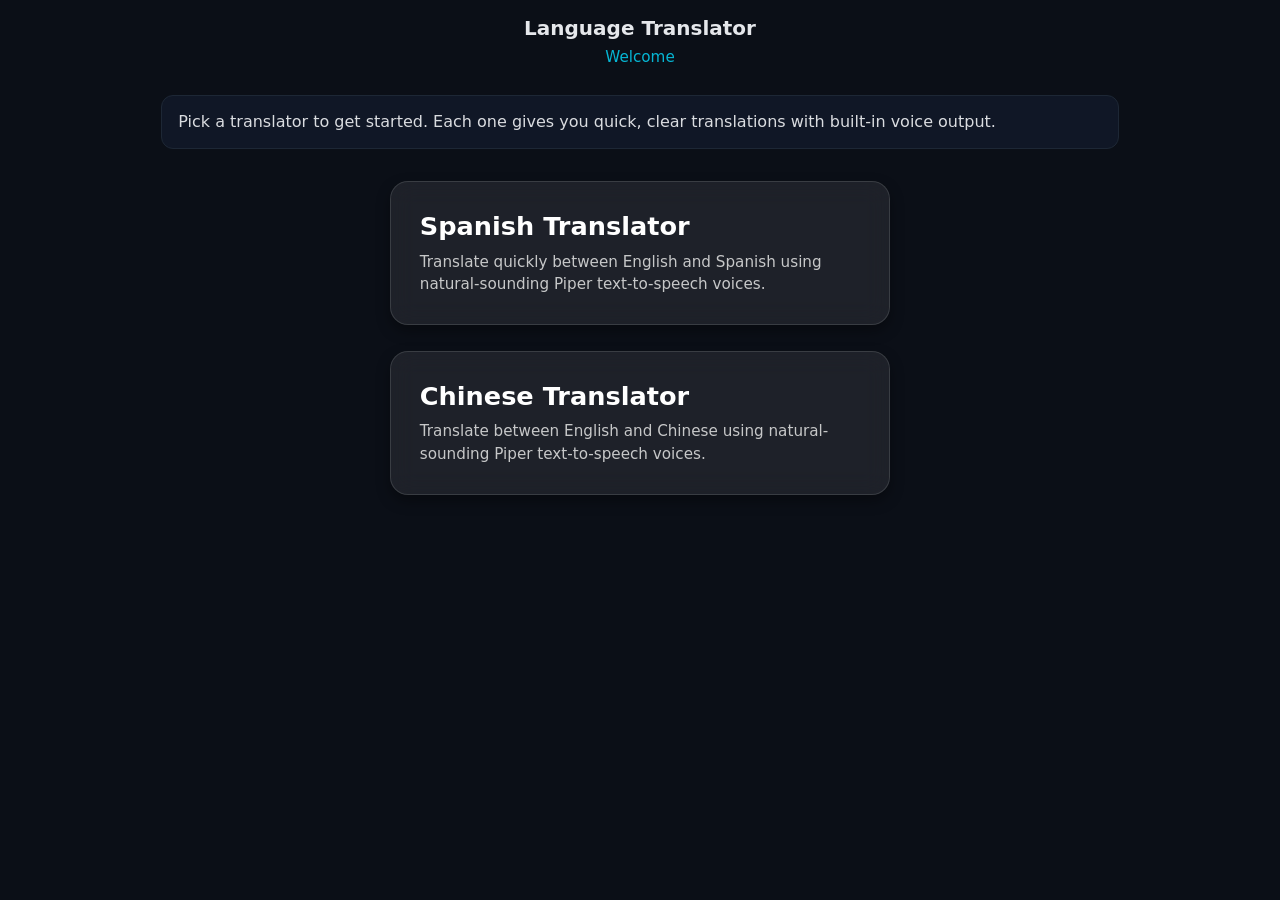
==== site/index.html @ 338160b2 "Initial commit" ====
<!doctype html>
<html lang="en">
<head>
  <meta charset="utf-8" />
  <title>Language Translator</title>
  <meta name="viewport" content="width=device-width, initial-scale=1" />

  <link rel="stylesheet" href="css/style.css" />
  <link rel="icon" href="data:image/svg+xml,<svg xmlns='http://www.w3.org/2000/svg' viewBox='0 0 100 100'><rect width='100' height='100' rx='18' fill='%2306b6d4'/><text x='50' y='62' font-size='58' text-anchor='middle' fill='%23071018'>LT</text></svg>">
</head>

<body>
<div class="app">

  <header class="header-centered">
    <h1>Language Translator</h1>

    <div class="profile-loader-wrapper">
      <div
        class="profile-loader-ticker"
        data-pane="status-ticker"
        data-messages-url="data/messages.json"
        data-ticker-id="profile-main"
      ></div>
    </div>
  </header>

  <main class="split" id="root">
    <section class="intro-hero">

      <div
        class="intro-text"
        data-pane="intro-text"
        data-intro-key="home"></div>

      <div class="translator-grid">
        <div data-pane="intro-card" data-card-key="spanish"></div>
        <div data-pane="intro-card" data-card-key="chinese"></div>
      </div>

    </section>
  </main>
</div>

<script src="js/PanesCore.js"></script>
<script src="js/StatusTickerPane.js"></script>
<script src="text/intro.js"></script>
<script src="text/introCard.js"></script>
<script src="js/IntroPane.js"></script>
<script src="js/IntroCardPane.js"></script>

<script>
  window.Panes.bootstrap(document);
</script>

</body>
</html>
---- site/css/style.css ----
/* =========================
   Theme Tokens
   ========================= */
:root {
  --bg: #0b0f17;
  --card: #111827;
  --muted: #9ca3af;
  --text: #e5e7eb;
  --border: #1f2937;
  --accent: #06b6d4;
}

/* =========================
   Base / Reset
   ========================= */
* { box-sizing: border-box; }

body {
  margin: 0;
  background: var(--bg);
  color: var(--text);
  font-family: system-ui, sans-serif;
  font-size: 1rem;
}

h1 {
  font-size: 1.25rem;
  margin: 0;
}

/* =========================
   Top Nav
   ========================= */
.nav {
  position: sticky;
  top: 0;
  z-index: 10;
  display: flex;
  align-items: center;
  justify-content: center;
  padding: 0.75rem 1rem;
  padding-top: 0.5rem;
  padding-bottom: 0.5rem;
  margin-top: 0.5rem;
  background: var(--card);
  border-bottom: 1px solid var(--border);
  border-radius: 0.75rem;
  width: 80%;
}

.nav .brand {
  font-weight: 700;
  text-decoration: none;
  color: var(--text);
}

.nav .nav-links {
  display: flex;
  gap: 5rem;
}

.nav .nav-links a {
  text-decoration: none;         
  color: var(--text);
  padding: 0.4rem 0.8rem;
  border-radius: 0.6rem;
  border: 1px solid var(--border);
  background: #1a2232;          
  transition: 0.15s ease;
  opacity: 0.9;
}

.nav .nav-links a:hover {
  color: white;
  opacity: 1;
  filter: brightness(1.15);
  border-color: var(--accent);
  background: #0e1524;
}

.nav .nav-links a[aria-current="page"] {
  border-color: var(--accent);
  background: #0e1524;
  opacity: 1;
}

/* =========================
   Intro Text
   ========================= */
.intro-text {
  background: var(--card);
  border: 1px solid var(--border);
  border-radius: 0.75rem;
  color: var(--text);
  padding: 0.875rem 1rem;
  width: 80%;
  margin: 0.75rem auto 1rem;
  line-height: 1.5;
  opacity: 0.95;
}

.intro-text p {
  margin: 0; 
}

/* =========================
   Translator Hub Card Grid 
   ========================= */

.translator-grid {
  display: flex;
  flex-direction: column;
  gap: 1.6rem;
  margin-top: 2rem;
  width: 100%;
  max-width: 500px; 
  margin-left: auto;
  margin-right: auto;
}

.translator-card {
  display: block;
  padding: 1.8rem;
  border-radius: 18px;
  background: rgba(255, 255, 255, 0.08);
  border: 1px solid rgba(255, 255, 255, 0.12);
  backdrop-filter: blur(12px);
  -webkit-backdrop-filter: blur(12px);
  box-shadow: 0 6px 14px rgba(0, 0, 0, 0.35);
  text-decoration: none;
  transition: transform 0.15s ease, box-shadow 0.15s ease, background 0.15s ease;
}

.translator-card:hover {
  transform: translateY(-4px);
  box-shadow: 0 10px 20px rgba(0, 0, 0, 0.45);
  background: rgba(255, 255, 255, 0.16);
}

.translator-card h2 {
  margin: 0 0 0.6rem;
  font-size: 1.6rem;
  color: #ffffff;
}

.translator-card p {
  margin: 0;
  font-size: 0.95rem;
  opacity: 0.85;
  line-height: 1.4rem;
  color: #e5e5e5;
}

.translator-card a {
  text-decoration: none !important;
  color: inherit !important;
}

.translator-card a:visited {
  color: inherit !important;
  text-decoration: none !important;
}

/* =========================
   App Layout
   ========================= */
.app {
  max-width: min(110rem, 96vw);
  margin: 0 auto;
  padding: 1rem;
}

.split {
  display: flex;
  flex-direction: column;
  gap: 0.75rem;
}

.pane {
  background: var(--card);
  border: 1px solid var(--border);
  border-radius: 0.75rem;
  padding: 0.875rem;
  width: 80%;
  margin: 0 auto;
}

.pane h2 {
  margin: 0 0 .5rem;
  font-size: 1.05rem;
}

.pane-title {
  text-align: center;
  margin-bottom: 0.5rem;
}

/* =========================
   Voice Info
   ========================= */
.voice-details {
  text-align: center;
  margin: 0.75rem 0;
}

.voice-details label {
  display: block;
  font-size: 0.9rem;
  color: var(--muted);
  margin-bottom: 0.25rem;
}

#voice-label {
  display: inline-block;
  font-weight: 600;
  color: var(--text);
  opacity: 0.9;
}

/* =========================
   Header + Actions
   ========================= */
.header-centered {
  display: flex;
  flex-direction: column;
  align-items: center;
  margin-bottom: 1rem;
  text-align: center;
}

.actions { 
  display: flex; 
  gap: .5rem; 
  justify-content: center; 
}

.actions-centered { 
  margin-top: .5rem; 
  justify-content: center; 
}

/* =========================
   Buttons
   ========================= */
button {
  background: #223044;
  color: var(--text);
  border: 1px solid var(--border);
  border-radius: 0.625rem;
  padding: 0.5rem 0.875rem;
  font-weight: 600;
}

button.primary { background: var(--accent); color: #071018; border: none; }
button:hover { filter: brightness(1.08); }

button.mini {
  background: #1e293b;
  border: 1px solid var(--border);
  padding: 0.25rem 0.5rem;
  border-radius: 0.375rem;
  font-size: 0.8rem;
  margin: 0.5rem auto;
}

.pane .actions {
  display: flex;
  justify-content: center;
  align-items: center;
  gap: .5rem;
}
.pane .actions button {
  display: inline-flex;  
  margin: 0;             
}

.form-field-key-row {
  display: flex;
  align-items: center;
  gap: 8px;
}

.form-field-key-row label {
  min-width: 90px;
}

.form-field-key-row .mini.danger {
  margin-left: auto;
}

.builder-style-row {
  display: flex;
  gap: 8px;
  align-items: center;
}

.builder-style-row .mini.danger {
  margin-left: auto;
}

.checklist-item-row {
  display: flex;
  gap: 6px;
  margin-bottom: 4px;
}

.checklist-item-row button.mini.danger {
  background: #1e293b;
  color: white;
  border: none;
  padding: 0 6px;
  cursor: pointer;
  border-radius: 4px;
}


/* =========================
   Forms
   ========================= */
label {
  display: block;
  font-size: 0.92rem;
  color: var(--muted);
  margin: 0.5rem 0 0.375rem;
}

input, textarea, select {
  width: 100%;
  background: #0e1524;
  color: var(--text);
  border: 1px solid var(--border);
  border-radius: 0.625rem;
  padding: 0.625rem 0.75rem;
  outline: none;
}


.form-field-block {
  margin-bottom: 0.75rem;
}

.form-field-key-row input.form-key-input {
  font-weight: 600;
  background: #1a2232;
  border: 1px solid var(--accent);
  margin-top: 0.25rem;
  margin-bottom: 0.5rem;
}

.form-field-value-row input.form-value-input {
  background: #0e1524;
  border: 1px solid var(--border);
  opacity: 0.95;
}

.form-field-value-row {
  padding-left: 0.75rem;
  border-left: 2px solid var(--border);
  margin-top: 0.25rem;
}


textarea { min-height: 8.75rem; resize: vertical; }
.group { margin-bottom: 0.75rem; }

#status,
.status-text {
  min-height: 1.2rem;
  line-height: 1.2rem;
  margin-top: 0.5rem;
  color: var(--accent);
  font-size: 0.95rem;
  transition: opacity 180ms ease;
  opacity: 0;
  visibility: hidden;
}

#status.show,
.status-text.show {
  opacity: 1;
  visibility: visible;
}

.is-disabled {
  opacity: .6;
}

.checklist-title-wrap input {
  font-weight: 600;
  background: #1a2232;
  border: 1px solid var(--accent);
  padding: 0.5rem;
  margin-bottom: 0.5rem;
}

.checklist-items-wrap > div > div > input {
  font-weight: 400;
  background: #0e1524;
  border: 1px solid var(--border);
  opacity: 0.9;
}

.checklist-items-wrap {
  padding-left: 0.75rem;
  border-left: 2px solid var(--border);
  margin-top: 0.5rem;
}


[data-placeholder]:empty:not(:focus)::before {
  content: attr(data-placeholder);
  color: #999;
}

/* =========================
   Checklist (Skills/Interests)
   ========================= */
.checklist {
  display: grid;
  grid-template-columns: repeat(auto-fill, minmax(280px, 1fr)); 
  gap: 0.75rem;  
  border: 1px dashed var(--border);
  border-radius: 0.625rem;
  padding: 0.75rem;
}

.checkrow {
  display: grid;
  grid-template-columns: 1fr auto; 
  align-items: center;
  padding: 0.5rem 0.75rem;
  background: rgba(255,255,255,0.03);
  border: 1px solid var(--border);
  border-radius: 0.5rem;
}

.checkrow label { 
  margin: 0; 
}

.checkrow input[type="checkbox"] { 
  justify-self: end; 
}

.checkrow:last-child { 
  border-bottom: 1px solid var(--border); 
}

.flash {
  display: block;
  text-align: center;
  min-height: 2em; 
  margin-top: 0.5rem;
  padding-bottom: 0.5rem;
}

/* =========================
   Preview
   ========================= */
.letter {
  background: #0e1524;
  border: 1px solid var(--border);
  border-radius: 0.75rem;
  padding: 1rem;
  white-space: pre-wrap;
  line-height: 1.5;
  min-height: 25rem;
  width: 100%;
  resize: vertical;
  font-family: inherit;
  line-height: 1.5;
}

#preview-flash {
  text-align: center;
  min-height: 2em; 
  margin-top: 0.5rem;
  padding-bottom: 0.5rem;
}

/* =========================
   Responsive
   ========================= */
@media (max-width: 600px) {
  .split {
    display: flex;
    flex-direction: column;
    gap: 0.5rem;
  }

  .pane {
    width: 100%;
    padding: 0.75rem;
  }

  .app {
    padding: 0.5rem;
  }
}
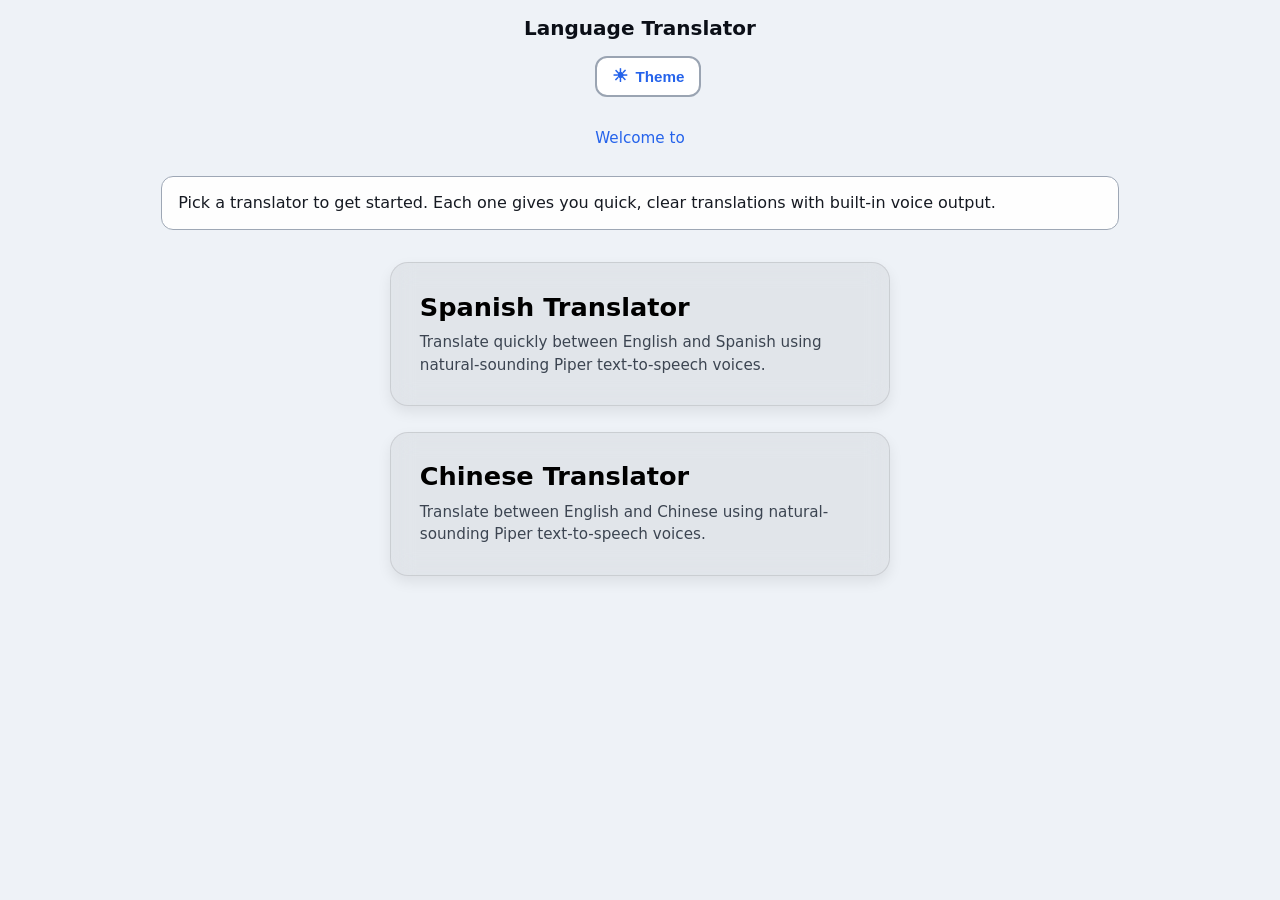
==== commit 285a637b: "added theme toggle" ====
--- a/site/index.html
+++ b/site/index.html
@@ -14,6 +14,19 @@
 
   <header class="header-centered">
     <h1>Language Translator</h1>
+
+  <!-- Theme toggle button -->
+  <div class="theme-toggle-wrapper">
+    <button
+      class="theme-toggle"
+      type="button"
+      aria-label="Toggle light/dark mode"
+      aria-pressed="false"
+      title="Toggle light/dark mode">
+      <span class="theme-toggle-icon" aria-hidden="true">☾</span>
+      <span class="theme-toggle-text">Theme</span>
+    </button>
+  </div>
 
     <div class="profile-loader-wrapper">
       <div
@@ -42,6 +55,7 @@
   </main>
 </div>
 
+<script src="js/themeToggle.js"></script>
 <script src="js/PanesCore.js"></script>
 <script src="js/StatusTickerPane.js"></script>
 <script src="text/intro.js"></script>
--- a/site/css/style.css
+++ b/site/css/style.css
@@ -3,11 +3,48 @@
    ========================= */
 :root {
   --bg: #0b0f17;
-  --card: #111827;
-  --muted: #9ca3af;
+  --surface: #111827;
+  --surface-raised: #1a2232;
+  --surface-pressed: #0e1524;
+  --surface-button: #223044;
+  --surface-button-muted: #1e293b;
   --text: #e5e7eb;
+  --text-strong: #ffffff;
+  --text-muted: #9ca3af;
+  --text-soft: #e5e5e5;
+  --text-inverse: #071018;
+  --text-placeholder: #999;
   --border: #1f2937;
   --accent: #06b6d4;
+  --glass-bg: rgba(255, 255, 255, 0.08);
+  --glass-border: rgba(255, 255, 255, 0.12);
+  --glass-hover-bg: rgba(255, 255, 255, 0.16);
+  --checkrow-bg: rgba(255, 255, 255, 0.03);
+  --shadow-card: 0 6px 14px rgba(0, 0, 0, 0.35);
+  --shadow-card-hover: 0 10px 20px rgba(0, 0, 0, 0.45);
+}
+
+html[data-theme="light"]{
+  --bg:#eef2f7;
+  --surface:#ffffff;
+  --surface-raised:#dde6f2;
+  --surface-pressed:#cbd5e1;
+  --surface-button:#b6c2d1;
+  --surface-button-muted:#e2e8f0;
+  --text:#0b0f17;
+  --text-strong:#000000;
+  --text-muted:#4b5563;
+  --text-soft:#1f2937;
+  --text-inverse:#ffffff;
+  --text-placeholder:#6b7280;
+  --border:#9aa4b2;
+  --accent:#2563eb;
+  --glass-bg:rgba(0,0,0,0.05);
+  --glass-border:rgba(0,0,0,0.10);
+  --glass-hover-bg:rgba(0,0,0,0.15);
+  --checkrow-bg:rgba(0,0,0,0.04);
+  --shadow-card:0 6px 14px rgba(0,0,0,0.08);
+  --shadow-card-hover:0 10px 20px rgba(0,0,0,0.12);
 }
 
 /* =========================
@@ -27,6 +64,58 @@
   font-size: 1.25rem;
   margin: 0;
 }
+
+/* =======================
+   Theme Toggle
+======================= */
+.theme-toggle-wrapper {
+  display: flex;
+  justify-content: center;
+  margin: 1rem 0 1.5rem 0;
+}
+
+.theme-toggle {
+  display: inline-flex;
+  align-items: center;
+  gap: 0.5rem;
+  margin-left: 1rem;
+
+  backdrop-filter: blur(8px);
+  -webkit-backdrop-filter: blur(8px);
+
+  background: var(--surface);
+  border: 2px solid var(--border);
+  border-radius: 12px;
+  padding: 0.6rem 0.9rem;
+
+  color: var(--accent);
+  font-weight: bold;
+  cursor: pointer;
+
+  transition: transform 0.2s ease, box-shadow 0.2s ease, color 0.2s ease;
+}
+
+.theme-toggle:hover,
+.theme-toggle:focus {
+  transform: translateY(-2px);
+  box-shadow: 0 0 12px var(--accent);
+  outline: none;
+}
+
+.theme-toggle:active {
+  transform: translateY(0);
+  box-shadow: none;
+}
+
+.theme-toggle-icon {
+  font-size: 1.1rem;
+  line-height: 1;
+}
+
+.theme-toggle-text {
+  font-size: 0.95rem;
+}
+
 
 /* =========================
    Top Nav
@@ -42,7 +131,7 @@
   padding-top: 0.5rem;
   padding-bottom: 0.5rem;
   margin-top: 0.5rem;
-  background: var(--card);
+  background: var(--surface);
   border-bottom: 1px solid var(--border);
   border-radius: 0.75rem;
   width: 80%;
@@ -65,22 +154,22 @@
   padding: 0.4rem 0.8rem;
   border-radius: 0.6rem;
   border: 1px solid var(--border);
-  background: #1a2232;          
+  background: var(--surface-raised);          
   transition: 0.15s ease;
   opacity: 0.9;
 }
 
 .nav .nav-links a:hover {
-  color: white;
+  color: var(--text-strong);
   opacity: 1;
   filter: brightness(1.15);
   border-color: var(--accent);
-  background: #0e1524;
+  background: var(--surface-pressed);
 }
 
 .nav .nav-links a[aria-current="page"] {
   border-color: var(--accent);
-  background: #0e1524;
+  background: var(--surface-pressed);
   opacity: 1;
 }
 
@@ -88,7 +177,7 @@
    Intro Text
    ========================= */
 .intro-text {
-  background: var(--card);
+  background: var(--surface);
   border: 1px solid var(--border);
   border-radius: 0.75rem;
   color: var(--text);
@@ -122,25 +211,25 @@
   display: block;
   padding: 1.8rem;
   border-radius: 18px;
-  background: rgba(255, 255, 255, 0.08);
-  border: 1px solid rgba(255, 255, 255, 0.12);
+  background: var(--glass-bg);
+  border: 1px solid var(--glass-border);
   backdrop-filter: blur(12px);
   -webkit-backdrop-filter: blur(12px);
-  box-shadow: 0 6px 14px rgba(0, 0, 0, 0.35);
+  box-shadow: var(--shadow-card);
   text-decoration: none;
   transition: transform 0.15s ease, box-shadow 0.15s ease, background 0.15s ease;
 }
 
 .translator-card:hover {
   transform: translateY(-4px);
-  box-shadow: 0 10px 20px rgba(0, 0, 0, 0.45);
-  background: rgba(255, 255, 255, 0.16);
+  box-shadow: var(--shadow-card-hover);
+  background: var(--glass-hover-bg);
 }
 
 .translator-card h2 {
   margin: 0 0 0.6rem;
   font-size: 1.6rem;
-  color: #ffffff;
+  color: var(--text-strong);
 }
 
 .translator-card p {
@@ -148,7 +237,7 @@
   font-size: 0.95rem;
   opacity: 0.85;
   line-height: 1.4rem;
-  color: #e5e5e5;
+  color: var(--text-soft);
 }
 
 .translator-card a {
@@ -177,7 +266,7 @@
 }
 
 .pane {
-  background: var(--card);
+  background: var(--surface);
   border: 1px solid var(--border);
   border-radius: 0.75rem;
   padding: 0.875rem;
@@ -206,7 +295,7 @@
 .voice-details label {
   display: block;
   font-size: 0.9rem;
-  color: var(--muted);
+  color: var(--text-muted);
   margin-bottom: 0.25rem;
 }
 
@@ -243,7 +332,7 @@
    Buttons
    ========================= */
 button {
-  background: #223044;
+  background: var(--surface-button);
   color: var(--text);
   border: 1px solid var(--border);
   border-radius: 0.625rem;
@@ -251,11 +340,11 @@
   font-weight: 600;
 }
 
-button.primary { background: var(--accent); color: #071018; border: none; }
+button.primary { background: var(--accent); color: var(--text-inverse); border: none; }
 button:hover { filter: brightness(1.08); }
 
 button.mini {
-  background: #1e293b;
+  background: var(--surface-button-muted);
   border: 1px solid var(--border);
   padding: 0.25rem 0.5rem;
   border-radius: 0.375rem;
@@ -305,8 +394,8 @@
 }
 
 .checklist-item-row button.mini.danger {
-  background: #1e293b;
-  color: white;
+  background: var(--surface-button-muted);
+  color: var(--text-strong);
   border: none;
   padding: 0 6px;
   cursor: pointer;
@@ -320,13 +409,13 @@
 label {
   display: block;
   font-size: 0.92rem;
-  color: var(--muted);
+  color: var(--text-muted);
   margin: 0.5rem 0 0.375rem;
 }
 
 input, textarea, select {
   width: 100%;
-  background: #0e1524;
+  background: var(--surface-pressed);
   color: var(--text);
   border: 1px solid var(--border);
   border-radius: 0.625rem;
@@ -341,14 +430,14 @@
 
 .form-field-key-row input.form-key-input {
   font-weight: 600;
-  background: #1a2232;
+  background: var(--surface-raised);
   border: 1px solid var(--accent);
   margin-top: 0.25rem;
   margin-bottom: 0.5rem;
 }
 
 .form-field-value-row input.form-value-input {
-  background: #0e1524;
+  background: var(--surface-pressed);
   border: 1px solid var(--border);
   opacity: 0.95;
 }
@@ -387,7 +476,7 @@
 
 .checklist-title-wrap input {
   font-weight: 600;
-  background: #1a2232;
+  background: var(--surface-raised);
   border: 1px solid var(--accent);
   padding: 0.5rem;
   margin-bottom: 0.5rem;
@@ -395,7 +484,7 @@
 
 .checklist-items-wrap > div > div > input {
   font-weight: 400;
-  background: #0e1524;
+  background: var(--surface-pressed);
   border: 1px solid var(--border);
   opacity: 0.9;
 }
@@ -409,7 +498,7 @@
 
 [data-placeholder]:empty:not(:focus)::before {
   content: attr(data-placeholder);
-  color: #999;
+  color: var(--text-placeholder);
 }
 
 /* =========================
@@ -429,7 +518,7 @@
   grid-template-columns: 1fr auto; 
   align-items: center;
   padding: 0.5rem 0.75rem;
-  background: rgba(255,255,255,0.03);
+  background: var(--checkrow-bg);
   border: 1px solid var(--border);
   border-radius: 0.5rem;
 }
@@ -458,7 +547,7 @@
    Preview
    ========================= */
 .letter {
-  background: #0e1524;
+  background: var(--surface-pressed);
   border: 1px solid var(--border);
   border-radius: 0.75rem;
   padding: 1rem;
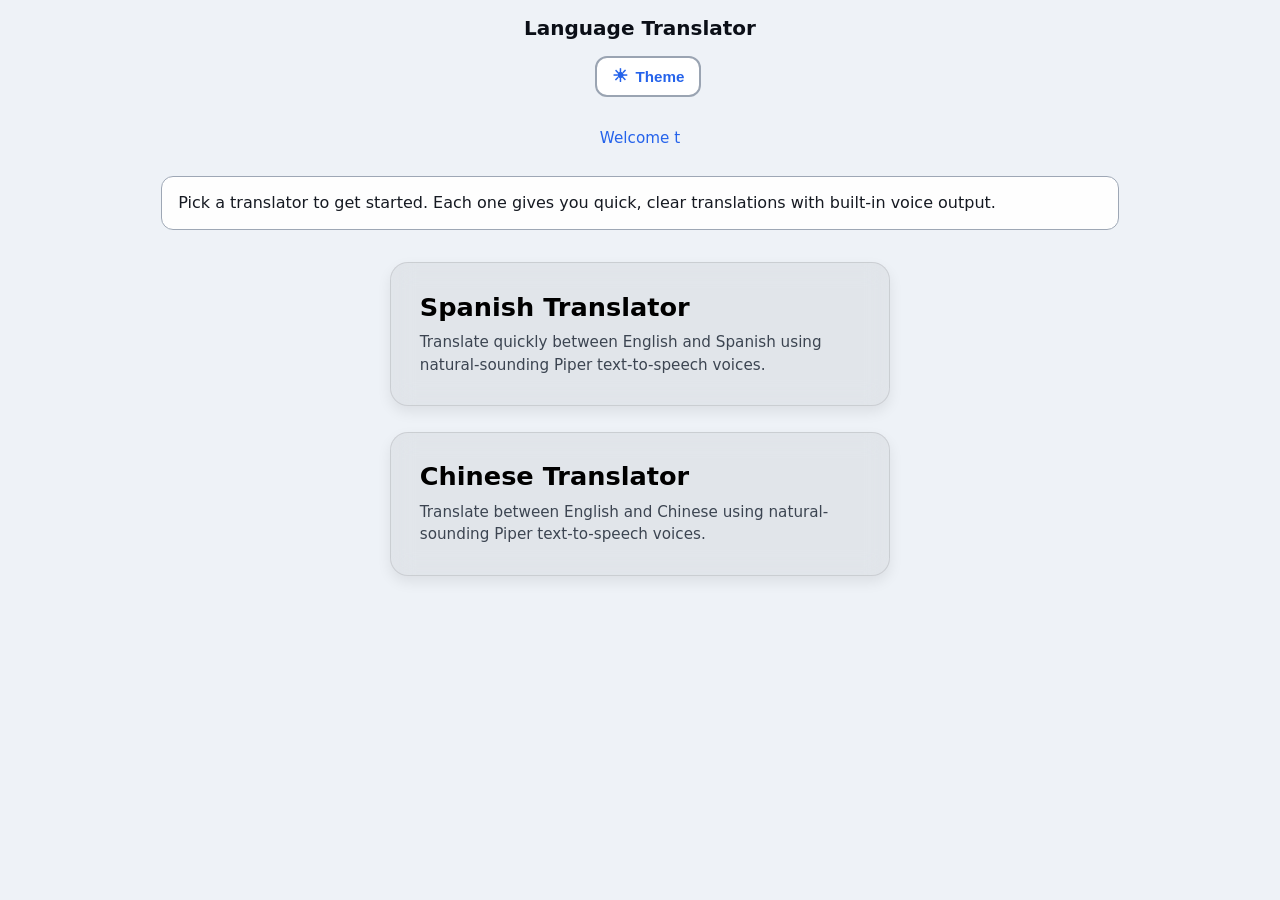
==== commit 43aba4be: "added favicon" ====
--- a/site/index.html
+++ b/site/index.html
@@ -1,71 +1,24 @@
-<!doctype html>
+<!DOCTYPE html>
 <html lang="en">
 <head>
+  <!-- Head / Meta -->
   <meta charset="utf-8" />
   <title>Language Translator</title>
   <meta name="viewport" content="width=device-width, initial-scale=1" />
+  <link rel="stylesheet" href="css/style.css" />
 
-  <link rel="stylesheet" href="css/style.css" />
-  <link rel="icon" href="data:image/svg+xml,<svg xmlns='http://www.w3.org/2000/svg' viewBox='0 0 100 100'><rect width='100' height='100' rx='18' fill='%2306b6d4'/><text x='50' y='62' font-size='58' text-anchor='middle' fill='%23071018'>LT</text></svg>">
+  <!-- Simple inline favicon -->
+  <link rel="icon" href="images/favicon/optimized/favicon.ico" sizes="any">
+  <link rel="icon" type="image/png" sizes="32x32" href="images/favicon/optimized/favicon-32x32.png">
+  <link rel="icon" type="image/png" sizes="16x16" href="images/favicon/optimized/favicon-16x16.png">
+  <link rel="apple-touch-icon" sizes="180x180" href="images/favicon/optimized/favicon-180x180.png">
+
 </head>
+<body>
+  <!-- App Root -->
+  <div id="app"></div>
 
-<body>
-<div class="app">
-
-  <header class="header-centered">
-    <h1>Language Translator</h1>
-
-  <!-- Theme toggle button -->
-  <div class="theme-toggle-wrapper">
-    <button
-      class="theme-toggle"
-      type="button"
-      aria-label="Toggle light/dark mode"
-      aria-pressed="false"
-      title="Toggle light/dark mode">
-      <span class="theme-toggle-icon" aria-hidden="true">☾</span>
-      <span class="theme-toggle-text">Theme</span>
-    </button>
-  </div>
-
-    <div class="profile-loader-wrapper">
-      <div
-        class="profile-loader-ticker"
-        data-pane="status-ticker"
-        data-messages-url="data/messages.json"
-        data-ticker-id="profile-main"
-      ></div>
-    </div>
-  </header>
-
-  <main class="split" id="root">
-    <section class="intro-hero">
-
-      <div
-        class="intro-text"
-        data-pane="intro-text"
-        data-intro-key="home"></div>
-
-      <div class="translator-grid">
-        <div data-pane="intro-card" data-card-key="spanish"></div>
-        <div data-pane="intro-card" data-card-key="chinese"></div>
-      </div>
-
-    </section>
-  </main>
-</div>
-
-<script src="js/themeToggle.js"></script>
-<script src="js/PanesCore.js"></script>
-<script src="js/StatusTickerPane.js"></script>
-<script src="text/intro.js"></script>
-<script src="text/introCard.js"></script>
-<script src="js/IntroPane.js"></script>
-<script src="js/IntroCardPane.js"></script>
-
-<script>
-  window.Panes.bootstrap(document);
-</script>
-
+  <!-- Page Module -->
+  <script type="module" src="js/pages/homepage.js"></script>
 </body>
-</html>+</html>
